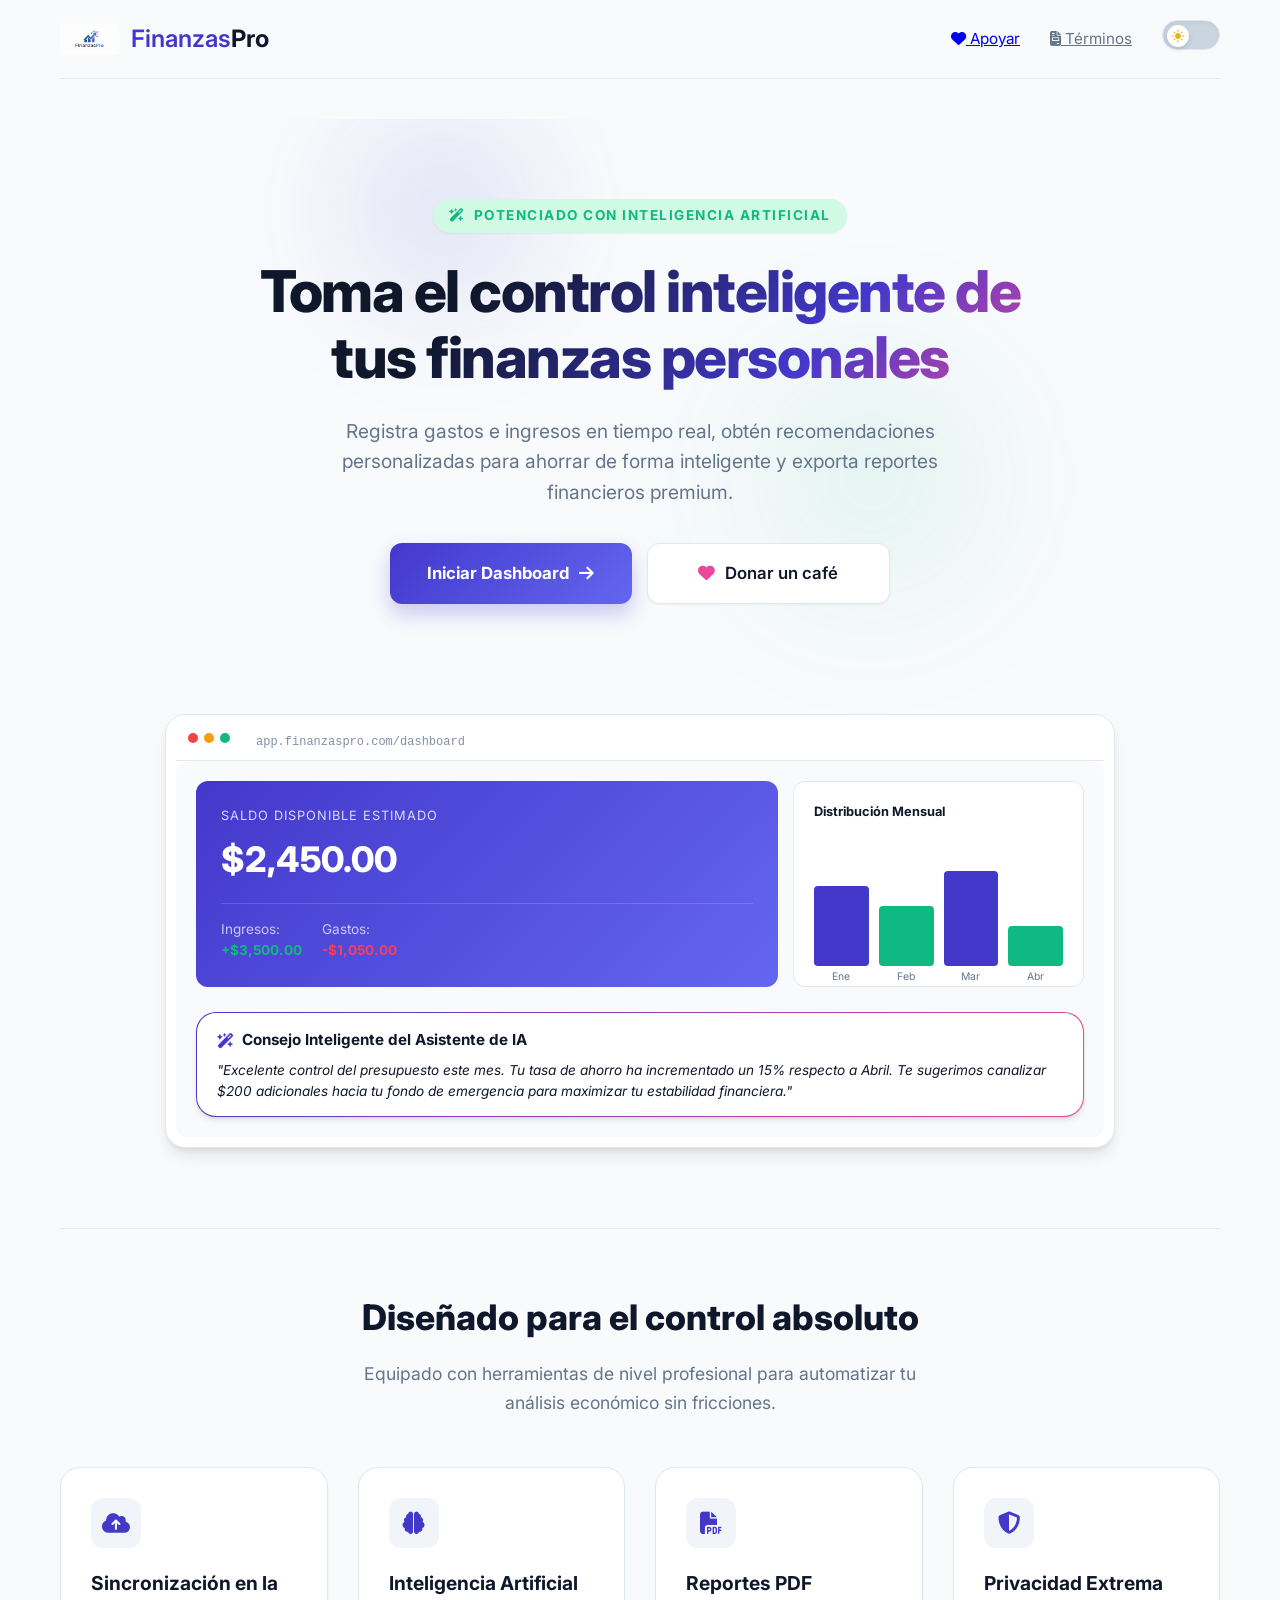
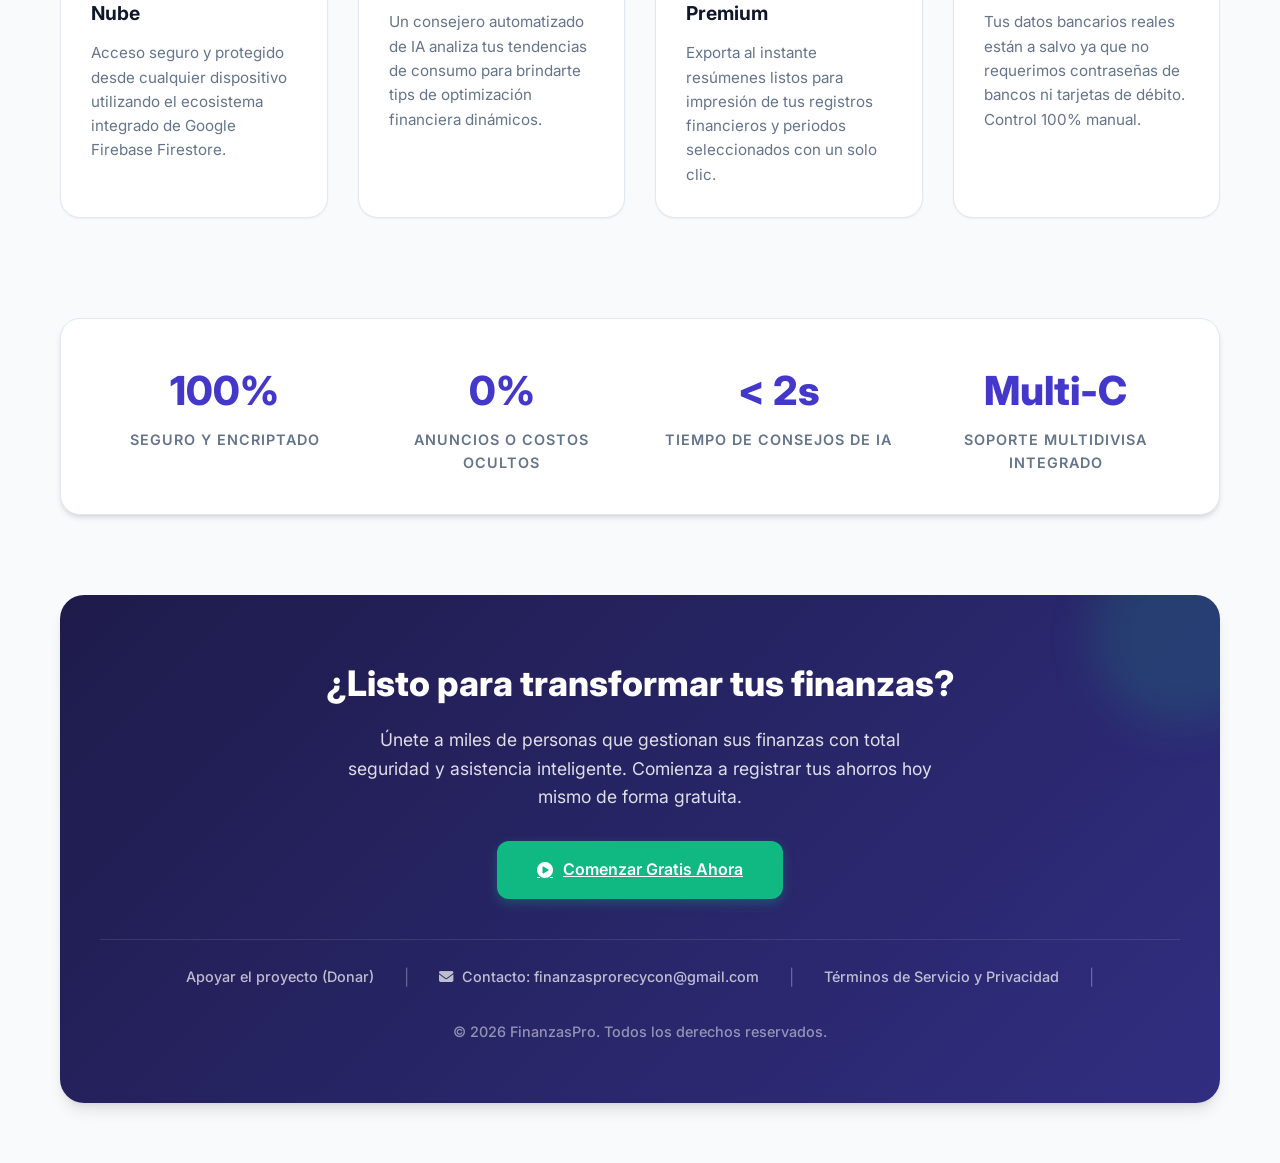
==== index.html @ a04c6038 "Initial commit: FinanzasPro con donaciones PayPal" ====
<!DOCTYPE html>
<html lang="es">
<head>
    <meta charset="UTF-8">
    <meta name="viewport" content="width=device-width, initial-scale=1.0">
    <title>FinanzasPro | Domina tus Finanzas con Inteligencia Artificial</title>
    
    <!-- SEO Meta Tags Esenciales -->
    <meta name="description" content="Toma el control inteligente de tu dinero con FinanzasPro. Registra ingresos y gastos, recibe consejos personalizados generados por Inteligencia Artificial y genera reportes PDF profesionales. Gratis, seguro y sin anuncios.">
    <meta name="keywords" content="finanzas personales, control de gastos, inteligencia artificial, ahorro inteligente, gestor de gastos en la nube, reportes pdf financieros, firebase auth, stripe demo">
    <meta name="author" content="FinanzasPro Team">
    <meta name="robots" content="index, follow">
    
    <!-- Open Graph / Facebook -->
    <meta property="og:type" content="website">
    <meta property="og:url" content="https://tusitio.com/">
    <meta property="og:title" content="FinanzasPro | Gestión Financiera Inteligente con IA">
    <meta property="og:description" content="Visualiza tus ingresos y gastos en tiempo real. Obtén recomendaciones instantáneas impulsadas por IA y descarga reportes PDF profesionales de forma 100% segura.">
    <meta property="og:image" content="https://tusitio.com/assets/og-image.jpg">
    
    <!-- Favicon -->
    <link rel="icon" type="image/svg+xml" href="data:image/svg+xml,<svg xmlns=%22http://www.w3.org/2000/svg%22 viewBox=%220 0 100 100%22><text y=%22.9em%22 font-size=%2290%22>⚡</text></svg>">
    
    <!-- Google Fonts: Inter -->
    <link rel="preconnect" href="https://fonts.googleapis.com">
    <link rel="preconnect" href="https://fonts.gstatic.com" crossorigin>
    <link href="https://fonts.googleapis.com/css2?family=Inter:wght@300;400;500;600;700;800&display=swap" rel="stylesheet">
    
    <!-- FontAwesome for Icons -->
    <link rel="stylesheet" href="https://cdnjs.cloudflare.com/ajax/libs/font-awesome/6.4.0/css/all.min.css">
    
    <!-- CSS Principal -->
    <link rel="stylesheet" href="css/style.css">

    <!-- Script de inicialización de Tema para evitar flash blanco -->
    <script>
        (function() {
            const savedTheme = localStorage.getItem('theme');
            if (savedTheme === 'dark' || (!savedTheme && window.matchMedia('(prefers-color-scheme: dark)').matches)) {
                document.documentElement.setAttribute('data-theme', 'dark');
            }
        })();
    </script>

    <style>
        /* Estilos específicos y refinamientos para la Landing Page Corporativa */
        .landing-wrapper {
            max-width: 1200px;
            margin: 0 auto;
            padding: 0 20px;
        }

        /* Hero Section Premium con Gradients */
        .hero-section {
            padding: 80px 0 60px 0;
            display: flex;
            flex-direction: column;
            align-items: center;
            text-align: center;
            position: relative;
            overflow: hidden;
        }

        /* Decorative background blur shapes */
        .hero-bg-accent-1 {
            position: absolute;
            top: -10%;
            left: 20%;
            width: 300px;
            height: 300px;
            background: radial-gradient(circle, rgba(67, 56, 202, 0.15) 0%, transparent 70%);
            filter: blur(50px);
            z-index: -1;
            pointer-events: none;
        }

        .hero-bg-accent-2 {
            position: absolute;
            bottom: 10%;
            right: 15%;
            width: 350px;
            height: 350px;
            background: radial-gradient(circle, rgba(16, 185, 129, 0.12) 0%, transparent 70%);
            filter: blur(60px);
            z-index: -1;
            pointer-events: none;
        }

        .hero-badge {
            background-color: var(--color-success-bg);
            color: var(--color-success);
            padding: 6px 16px;
            border-radius: 9999px;
            font-size: 0.85rem;
            font-weight: 700;
            text-transform: uppercase;
            letter-spacing: 1.5px;
            margin-bottom: 25px;
            display: inline-flex;
            align-items: center;
            gap: 8px;
            box-shadow: var(--shadow-sm);
            animation: float 3s ease-in-out infinite;
        }

        @keyframes float {
            0% { transform: translateY(0px); }
            50% { transform: translateY(-6px); }
            100% { transform: translateY(0px); }
        }

        .hero-section h1 {
            font-size: 3.6rem;
            font-weight: 800;
            line-height: 1.15;
            letter-spacing: -1.5px;
            max-width: 850px;
            margin-bottom: 25px;
            background: linear-gradient(135deg, var(--text-main) 30%, var(--color-primary) 70%, #ec4899 100%);
            -webkit-background-clip: text;
            background-clip: text;
            -webkit-text-fill-color: transparent;
        }

        [data-theme="dark"] .hero-section h1 {
            background: linear-gradient(135deg, #f8fafc 40%, #818cf8 80%, #f472b6 100%);
            -webkit-background-clip: text;
            background-clip: text;
            -webkit-text-fill-color: transparent;
        }

        @media (max-width: 768px) {
            .hero-section h1 {
                font-size: 2.5rem;
                letter-spacing: -0.5px;
            }
        }

        .hero-section p {
            font-size: 1.2rem;
            color: var(--text-muted);
            max-width: 650px;
            margin-bottom: 35px;
            line-height: 1.6;
        }

        .hero-actions {
            display: flex;
            gap: 15px;
            justify-content: center;
            width: 100%;
            max-width: 500px;
            margin-bottom: 50px;
        }

        @media (max-width: 480px) {
            .hero-actions {
                flex-direction: column;
                gap: 12px;
                padding: 0 10px;
            }
        }

        .btn-hero-primary {
            background: linear-gradient(135deg, var(--color-primary), #6366f1);
            color: white;
            padding: 16px 32px;
            font-size: 1.05rem;
            font-weight: 700;
            border-radius: var(--radius-md);
            text-decoration: none;
            display: inline-flex;
            align-items: center;
            justify-content: center;
            gap: 10px;
            box-shadow: 0 10px 20px rgba(67, 56, 202, 0.25);
            transition: all 0.3s ease;
            flex: 1;
        }

        .btn-hero-primary:hover {
            transform: translateY(-3px);
            box-shadow: 0 15px 25px rgba(67, 56, 202, 0.35);
            filter: brightness(1.1);
        }

        .btn-hero-secondary {
            background-color: var(--bg-card);
            color: var(--text-main);
            border: 1px solid var(--border-color);
            padding: 16px 32px;
            font-size: 1.05rem;
            font-weight: 600;
            border-radius: var(--radius-md);
            text-decoration: none;
            display: inline-flex;
            align-items: center;
            justify-content: center;
            gap: 10px;
            transition: all 0.3s ease;
            flex: 1;
            box-shadow: var(--shadow-sm);
        }

        .btn-hero-secondary:hover {
            background-color: var(--bg-input);
            border-color: var(--text-muted);
            transform: translateY(-3px);
            box-shadow: var(--shadow-md);
        }

        /* Mockup de la App */
        .app-mockup {
            max-width: 950px;
            width: 100%;
            background-color: var(--bg-card);
            border: 1px solid var(--border-color);
            border-radius: var(--radius-lg);
            box-shadow: var(--shadow-lg);
            padding: 10px;
            margin: 0 auto 80px auto;
            position: relative;
            transform: translateY(0);
            transition: transform 0.5s ease;
        }

        .app-mockup:hover {
            transform: translateY(-5px);
        }

        .mockup-header {
            display: flex;
            gap: 6px;
            padding: 8px 12px;
            border-bottom: 1px solid var(--border-color);
        }

        .mockup-dot {
            width: 10px;
            height: 10px;
            border-radius: 50%;
            background-color: #ef4444;
        }

        .mockup-dot:nth-child(2) { background-color: #f59e0b; }
        .mockup-dot:nth-child(3) { background-color: #10b981; }

        .mockup-screenshot {
            background-color: var(--bg-body);
            border-radius: 12px;
            overflow: hidden;
            display: flex;
            flex-direction: column;
            padding: 20px;
            position: relative;
        }

        /* Mockup elements simulating dashboard */
        .mockup-grid {
            display: grid;
            grid-template-columns: 2fr 1fr;
            gap: 15px;
        }

        @media (max-width: 600px) {
            .mockup-grid {
                grid-template-columns: 1fr;
            }
        }

        .mockup-balance {
            background: linear-gradient(135deg, var(--color-primary), #6366f1);
            border-radius: var(--radius-md);
            padding: 25px;
            color: white;
            text-align: left;
        }

        .mockup-chart {
            background-color: var(--bg-card);
            border-radius: var(--radius-md);
            border: 1px solid var(--border-color);
            padding: 20px;
            height: 100%;
            display: flex;
            flex-direction: column;
            justify-content: space-between;
        }

        .mockup-chart-bar {
            display: flex;
            align-items: flex-end;
            gap: 10px;
            height: 100px;
            margin-top: 15px;
        }

        .bar-item {
            flex-grow: 1;
            background-color: var(--bg-input);
            border-radius: 4px;
            position: relative;
        }

        .bar-item.success {
            background-color: var(--color-success);
        }

        .bar-item.primary {
            background-color: var(--color-primary);
        }

        /* Features Section */
        .features-section {
            padding: 60px 0;
            border-top: 1px solid var(--border-color);
        }

        .section-header {
            text-align: center;
            margin-bottom: 50px;
        }

        .section-header h2 {
            font-size: 2.2rem;
            font-weight: 800;
            margin-bottom: 15px;
        }

        .section-header p {
            color: var(--text-muted);
            font-size: 1.1rem;
            max-width: 600px;
            margin: 0 auto;
        }

        .features-grid {
            display: grid;
            grid-template-columns: repeat(auto-fit, minmax(250px, 1fr));
            gap: 30px;
        }

        .feature-card {
            background-color: var(--bg-card);
            border: 1px solid var(--border-color);
            border-radius: var(--radius-lg);
            padding: 30px;
            box-shadow: var(--shadow-sm);
            transition: all 0.3s ease;
            text-align: left;
        }

        .feature-card:hover {
            transform: translateY(-5px);
            box-shadow: var(--shadow-lg);
            border-color: var(--color-primary);
        }

        .feature-icon {
            width: 50px;
            height: 50px;
            border-radius: 12px;
            background-color: var(--bg-input);
            color: var(--color-primary);
            display: flex;
            align-items: center;
            justify-content: center;
            font-size: 1.4rem;
            margin-bottom: 20px;
            transition: all 0.3s;
        }

        .feature-card:hover .feature-icon {
            background-color: var(--color-primary);
            color: white;
            transform: scale(1.1) rotate(5deg);
        }

        .feature-card h3 {
            font-size: 1.2rem;
            font-weight: 700;
            margin-bottom: 12px;
        }

        .feature-card p {
            color: var(--text-muted);
            font-size: 0.95rem;
            line-height: 1.6;
        }

        /* Stats Banner */
        .stats-banner {
            background-color: var(--bg-card);
            border: 1px solid var(--border-color);
            border-radius: var(--radius-lg);
            padding: 40px;
            display: flex;
            justify-content: space-around;
            text-align: center;
            box-shadow: var(--shadow-md);
            margin: 40px 0 80px 0;
            flex-wrap: wrap;
            gap: 30px;
        }

        .stat-banner-item {
            flex: 1;
            min-width: 150px;
        }

        .stat-banner-item h3 {
            font-size: 2.5rem;
            font-weight: 800;
            color: var(--color-primary);
            margin-bottom: 5px;
        }

        .stat-banner-item p {
            color: var(--text-muted);
            font-size: 0.9rem;
            text-transform: uppercase;
            letter-spacing: 1px;
            font-weight: 600;
        }

        /* CTA Footer */
        .cta-footer {
            background: linear-gradient(135deg, #1e1b4b, #312e81);
            color: white;
            border-radius: 24px;
            padding: 60px 40px;
            text-align: center;
            margin-bottom: 60px;
            position: relative;
            overflow: hidden;
            box-shadow: var(--shadow-lg);
        }

        .cta-footer::after {
            content: '';
            position: absolute;
            top: -50px; right: -50px;
            width: 180px; height: 180px;
            background-color: rgba(16, 185, 129, 0.15);
            border-radius: 50%;
            filter: blur(20px);
        }

        .cta-footer h2 {
            font-size: 2.2rem;
            font-weight: 800;
            margin-bottom: 15px;
        }

        .cta-footer p {
            font-size: 1.1rem;
            max-width: 600px;
            margin: 0 auto 30px auto;
            opacity: 0.85;
            line-height: 1.6;
        }

        .footer-nav {
            display: flex;
            justify-content: center;
            gap: 30px;
            margin-top: 40px;
            border-top: 1px solid rgba(255, 255, 255, 0.1);
            padding-top: 25px;
            flex-wrap: wrap;
        }

        .footer-link {
            color: rgba(255, 255, 255, 0.7);
            text-decoration: none;
            font-size: 0.9rem;
            font-weight: 500;
            transition: color 0.2s;
        }

        .footer-link:hover {
            color: white;
            text-decoration: underline;
        }

        /* Loader Overlay while Firebase is status-checking */
        .dynamic-cta-spinner {
            display: inline-block;
            width: 20px;
            height: 20px;
            border: 2px solid rgba(255,255,255,0.3);
            border-radius: 50%;
            border-top-color: white;
            animation: spin 0.8s linear infinite;
        }

        @keyframes spin {
            to { transform: rotate(360deg); }
        }
    </style>
</head>
<body>
    <div class="landing-wrapper">
        <!-- Sticky Navigation Header -->
        <header class="top-nav" style="border-bottom: 1px solid var(--border-color); padding: 20px 0; margin-bottom: 40px; position: relative;">
            <div class="logo">
                <img src="images/logo.png" alt="FinanzasPro" class="logo-img">
                <span>Finanzas<strong>Pro</strong></span>
            </div>
            
            <button class="mobile-menu-btn" id="mobile-menu-btn" aria-label="Abrir menú">
                <i class="fa-solid fa-bars"></i>
            </button>
            
            <div class="user-profile" id="mobile-menu">
                <!-- Links rápidos de Landing Page -->
                <a href="#caracteristicas" class="footer-link" style="color: var(--text-muted); font-size: 0.95rem; font-weight: 600; margin-right: 15px; display: none;">Características</a>
                <a href="donar.html" class="btn-back" style="margin-bottom: 0; margin-right: 15px; font-size: 0.95rem;"><i class="fa-solid fa-heart"></i> Apoyar</a>
                <a href="terminos.html" class="btn-back" style="margin-bottom: 0; margin-right: 15px; font-size: 0.95rem; color: var(--text-muted);"><i class="fa-solid fa-file-invoice"></i> Términos</a>
                
                <label class="theme-switch" title="Cambiar tema">
                    <input type="checkbox" id="theme-toggle">
                    <span class="theme-slider">
                        <span class="theme-circle">
                            <svg class="sun-icon" xmlns="http://www.w3.org/2000/svg" viewBox="0 0 24 24"><path d="M12 7c-2.76 0-5 2.24-5 5s2.24 5 5 5 5-2.24 5-5-2.24-5-5-5zM2 13h2c.55 0 1-.45 1-1s-.45-1-1-1H2c-.55 0-1 .45-1 1s.45 1 1 1zm18 0h2c.55 0 1-.45 1-1s-.45-1-1-1h-2c-.55 0-1 .45-1 1s.45 1 1 1zM11 2v2c0 .55.45 1 1 1s1-.45 1-1V2c0-.55-.45-1-1-1s-1 .45-1 1zm0 18v2c0 .55.45 1 1 1s1-.45 1-1v-2c0-.55-.45-1-1-1s-1 .45-1 1zM5.99 4.58c-.39-.39-1.03-.39-1.41 0s-.39 1.03 0 1.41l1.06 1.06c.39.39 1.03.39 1.41 0s.39-1.03 0-1.41L5.99 4.58zm12.37 12.37c-.39-.39-1.03-.39-1.41 0s-.39 1.03 0 1.41l1.06 1.06c.39.39 1.03.39 1.41 0s.39-1.03 0-1.41l-1.06-1.06zm1.06-10.96c.39-.39.39-1.03 0-1.41s-1.03-.39-1.41 0l-1.06 1.06c-.39.39-.39 1.03 0 1.41s1.03.39 1.41 0l1.06-1.06zM7.05 18.01c.39-.39.39-1.03 0-1.41s-1.03-.39-1.41 0l-1.06 1.06c-.39.39-.39 1.03 0 1.41s1.03.39 1.41 0l1.06-1.06z"/></svg>
                            <svg class="moon-icon" xmlns="http://www.w3.org/2000/svg" viewBox="0 0 24 24"><path d="M12.3 22h-.1c-5.5 0-10-4.5-10-10 0-4.7 3.3-8.8 8-9.7.5-.1 1 .3 1 .8s-.3.9-.8 1c-3.6.8-6.2 4-6.2 7.9 0 4.4 3.6 8 8 8 3.9 0 7.1-2.6 7.9-6.2.1-.5.6-.8 1-.8.5 0 .9.4.8 1-.9 4.7-5 8-9.7 8z"/></svg>
                        </span>
                    </span>
                </label>
            </div>
        </header>

        <!-- Hero Section -->
        <section class="hero-section">
            <div class="hero-bg-accent-1"></div>
            <div class="hero-bg-accent-2"></div>
            
            <div class="hero-badge">
                <i class="fa-solid fa-wand-magic-sparkles"></i> Potenciado con Inteligencia Artificial
            </div>
            
            <h1>Toma el control inteligente de tus finanzas personales</h1>
            
            <p>Registra gastos e ingresos en tiempo real, obtén recomendaciones personalizadas para ahorrar de forma inteligente y exporta reportes financieros premium.</p>
            
            <div class="hero-actions">
                <!-- CTA dinámico: Carga estado de Firebase Auth en background -->
                <a href="finanzas.html" id="primary-cta-btn" class="btn-hero-primary">
                    <span id="cta-text">Ingresar al Dashboard</span>
                    <i class="fa-solid fa-arrow-right"></i>
                </a>
                <a href="donar.html" class="btn-hero-secondary">
                    <i class="fa-solid fa-heart" style="color: #ec4899;"></i> Donar un café
                </a>
            </div>
        </section>

        <!-- Interactive Dashboard Mockup Visualizer -->
        <div class="app-mockup">
            <div class="mockup-header">
                <div class="mockup-dot"></div>
                <div class="mockup-dot"></div>
                <div class="mockup-dot"></div>
                <span style="font-size: 0.75rem; color: var(--text-muted); margin-left: 20px; font-family: monospace; opacity: 0.8;">app.finanzaspro.com/dashboard</span>
            </div>
            <div class="mockup-screenshot">
                <div class="mockup-grid">
                    <!-- Balances -->
                    <div class="mockup-balance">
                        <p style="font-size: 0.8rem; text-transform: uppercase; letter-spacing: 1px; opacity: 0.8; margin-bottom: 5px;">Saldo Disponible Estimado</p>
                        <h2 style="font-size: 2.2rem; font-weight: 800; margin-bottom: 15px;">$2,450.00</h2>
                        <div style="display: flex; gap: 20px; border-top: 1px solid rgba(255,255,255,0.15); padding-top: 15px; font-size: 0.85rem;">
                            <div>
                                <span style="opacity: 0.7;">Ingresos:</span>
                                <strong style="color: #10b981; display: block;">+$3,500.00</strong>
                            </div>
                            <div>
                                <span style="opacity: 0.7;">Gastos:</span>
                                <strong style="color: #f43f5e; display: block;">-$1,050.00</strong>
                            </div>
                        </div>
                    </div>
                    <!-- Chart Mock -->
                    <div class="mockup-chart">
                        <span style="font-size: 0.8rem; font-weight: 700; color: var(--text-main);">Distribución Mensual</span>
                        <div class="mockup-chart-bar">
                            <div class="bar-item primary" style="height: 80%;" title="Ene"><span style="position: absolute; bottom: -20px; left: 0; right: 0; font-size: 0.65rem; text-align: center; color: var(--text-muted);">Ene</span></div>
                            <div class="bar-item success" style="height: 60%;" title="Feb"><span style="position: absolute; bottom: -20px; left: 0; right: 0; font-size: 0.65rem; text-align: center; color: var(--text-muted);">Feb</span></div>
                            <div class="bar-item primary" style="height: 95%;" title="Mar"><span style="position: absolute; bottom: -20px; left: 0; right: 0; font-size: 0.65rem; text-align: center; color: var(--text-muted);">Mar</span></div>
                            <div class="bar-item success" style="height: 40%;" title="Abr"><span style="position: absolute; bottom: -20px; left: 0; right: 0; font-size: 0.65rem; text-align: center; color: var(--text-muted);">Abr</span></div>
                        </div>
                    </div>
                </div>
                
                <!-- AI Insights Mockup Card inside visualizer -->
                <div class="card ai-insights-card" style="margin-top: 25px; margin-bottom: 0; padding: 15px 20px;">
                    <div class="card-header" style="margin-bottom: 8px;">
                        <h2 style="font-size: 0.95rem; font-weight: 700; color: var(--text-main); display: flex; align-items: center; gap: 8px;">
                            <i class="fa-solid fa-wand-magic-sparkles" style="color: var(--color-primary);"></i> Consejo Inteligente del Asistente de IA
                        </h2>
                    </div>
                    <div class="ai-content" style="font-size: 0.85rem; padding: 0;">
                        <p>"Excelente control del presupuesto este mes. Tu tasa de ahorro ha incrementado un 15% respecto a Abril. Te sugerimos canalizar $200 adicionales hacia tu fondo de emergencia para maximizar tu estabilidad financiera."</p>
                    </div>
                </div>
            </div>
        </div>

        <!-- Features grid -->
        <section id="caracteristicas" class="features-section">
            <div class="section-header">
                <h2>Diseñado para el control absoluto</h2>
                <p>Equipado con herramientas de nivel profesional para automatizar tu análisis económico sin fricciones.</p>
            </div>
            
            <div class="features-grid">
                <!-- Feature 1 -->
                <div class="feature-card">
                    <div class="feature-icon">
                        <i class="fa-solid fa-cloud-arrow-up"></i>
                    </div>
                    <h3>Sincronización en la Nube</h3>
                    <p>Acceso seguro y protegido desde cualquier dispositivo utilizando el ecosistema integrado de Google Firebase Firestore.</p>
                </div>
                
                <!-- Feature 2 -->
                <div class="feature-card">
                    <div class="feature-icon">
                        <i class="fa-solid fa-brain"></i>
                    </div>
                    <h3>Inteligencia Artificial</h3>
                    <p>Un consejero automatizado de IA analiza tus tendencias de consumo para brindarte tips de optimización financiera dinámicos.</p>
                </div>
                
                <!-- Feature 3 -->
                <div class="feature-card">
                    <div class="feature-icon">
                        <i class="fa-solid fa-file-pdf"></i>
                    </div>
                    <h3>Reportes PDF Premium</h3>
                    <p>Exporta al instante resúmenes listos para impresión de tus registros financieros y periodos seleccionados con un solo clic.</p>
                </div>

                <!-- Feature 4 -->
                <div class="feature-card">
                    <div class="feature-icon">
                        <i class="fa-solid fa-shield-halved"></i>
                    </div>
                    <h3>Privacidad Extrema</h3>
                    <p>Tus datos bancarios reales están a salvo ya que no requerimos contraseñas de bancos ni tarjetas de débito. Control 100% manual.</p>
                </div>
            </div>
        </section>

        <!-- Metrics section -->
        <section class="stats-banner">
            <div class="stat-banner-item">
                <h3>100%</h3>
                <p>Seguro y Encriptado</p>
            </div>
            <div class="stat-banner-item">
                <h3>0%</h3>
                <p>Anuncios o Costos Ocultos</p>
            </div>
            <div class="stat-banner-item">
                <h3>&lt; 2s</h3>
                <p>Tiempo de Consejos de IA</p>
            </div>
            <div class="stat-banner-item">
                <h3>Multi-C</h3>
                <p>Soporte Multidivisa Integrado</p>
            </div>
        </section>

        <!-- Call-to-action Footer Banner -->
        <section class="cta-footer">
            <h2>¿Listo para transformar tus finanzas?</h2>
            <p>Únete a miles de personas que gestionan sus finanzas con total seguridad y asistencia inteligente. Comienza a registrar tus ahorros hoy mismo de forma gratuita.</p>
            
            <a href="finanzas.html" class="btn-primary" style="display: inline-flex; width: auto; padding: 16px 40px; margin: 0 auto; box-shadow: 0 4px 12px rgba(16, 185, 129, 0.3); background-color: var(--color-success);">
                <i class="fa-solid fa-circle-play"></i> Comenzar Gratis Ahora
            </a>

            <div class="footer-nav">
                <a href="donar.html" class="footer-link">Apoyar el proyecto (Donar)</a>
                <span style="opacity: 0.3; color: white;">|</span>
                <a href="mailto:finanzasprorecycon@gmail.com?subject=Contacto%20y%20Sugerencias%20-%20FinanzasPro" class="footer-link"><i class="fa-solid fa-envelope" style="margin-right: 5px;"></i> Contacto: finanzasprorecycon@gmail.com</a>
                <span style="opacity: 0.3; color: white;">|</span>
                <a href="terminos.html" class="footer-link">Términos de Servicio y Privacidad</a>
                <span style="opacity: 0.3; color: white;">|</span>
                <span class="footer-link" style="color: rgba(255,255,255,0.5);">© 2026 FinanzasPro. Todos los derechos reservados.</span>
            </div>
        </section>
    </div>

    <!-- Firebase Compat SDKs para comprobar Auth en tiempo real -->
    <script defer src="/__/firebase/12.13.0/firebase-app-compat.js"></script>
    <script defer src="/__/firebase/12.13.0/firebase-auth-compat.js"></script>
    <script defer src="/__/firebase/init.js?useEmulator=true"></script>

    <script>
        document.addEventListener('DOMContentLoaded', function() {
            // --- Gestión de Tema ---
            const themeToggle = document.getElementById('theme-toggle');
            
            function updateThemeUI() {
                const isDark = document.documentElement.getAttribute('data-theme') === 'dark';
                themeToggle.checked = isDark;
            }
            updateThemeUI();

            themeToggle.addEventListener('change', () => {
                if (themeToggle.checked) {
                    document.documentElement.setAttribute('data-theme', 'dark');
                    localStorage.setItem('theme', 'dark');
                } else {
                    document.documentElement.removeAttribute('data-theme');
                    localStorage.setItem('theme', 'light');
                }
            });

            // --- Chequeo Dinámico del Estado de Firebase Auth para afinar CTAs ---
            const ctaText = document.getElementById('cta-text');
            const primaryCtaBtn = document.getElementById('primary-cta-btn');

            // Agregar un pequeño spinner para indicar carga segura del estado de sesión
            if (ctaText) {
                ctaText.innerHTML = '<span class="dynamic-cta-spinner"></span> Comprobando sesión...';
            }

            setTimeout(() => {
                if (window.firebase) {
                    firebase.auth().onAuthStateChanged(user => {
                        if (user) {
                            // Usuario autenticado
                            ctaText.textContent = 'Ir a mi Panel Financiero';
                            primaryCtaBtn.style.background = 'linear-gradient(135deg, var(--color-success), #059669)';
                            primaryCtaBtn.style.boxShadow = '0 10px 20px rgba(16, 185, 129, 0.25)';
                        } else {
                            // Usuario no logueado
                            ctaText.textContent = 'Ingresar / Registrarse';
                        }
                    });
                } else {
                    // Fallback local o sin internet
                    if (ctaText) {
                        ctaText.textContent = 'Iniciar Dashboard';
                    }
                }
            }, 800);

            // --- Copiar correo al portapapeles con toast animado ---
            const footerEmailLink = document.querySelector('a[href^="mailto:finanzasprorecycon"]');
            if (footerEmailLink) {
                footerEmailLink.addEventListener('click', (e) => {
                    // Copiar al portapapeles
                    navigator.clipboard.writeText('finanzasprorecycon@gmail.com').then(() => {
                        showPremiumToast('¡Correo copiado al portapapeles con éxito!');
                    }).catch(err => {
                        console.error('Error al copiar correo: ', err);
                    });
                });
            }

            function showPremiumToast(message) {
                let toast = document.getElementById('premium-toast');
                if (!toast) {
                    toast = document.createElement('div');
                    toast.id = 'premium-toast';
                    toast.style.position = 'fixed';
                    toast.style.bottom = '24px';
                    toast.style.right = '24px';
                    toast.style.backgroundColor = 'var(--bg-card, #1e293b)';
                    toast.style.color = '#ffffff';
                    toast.style.borderLeft = '4px solid #10b981';
                    toast.style.padding = '14px 22px';
                    toast.style.borderRadius = '8px';
                    toast.style.boxShadow = '0 10px 25px -5px rgba(0, 0, 0, 0.4), 0 8px 10px -6px rgba(0, 0, 0, 0.4)';
                    toast.style.zIndex = '9999';
                    toast.style.display = 'flex';
                    toast.style.alignItems = 'center';
                    toast.style.gap = '12px';
                    toast.style.fontSize = '0.9rem';
                    toast.style.fontWeight = '500';
                    toast.style.transition = 'all 0.3s cubic-bezier(0.16, 1, 0.3, 1)';
                    toast.style.opacity = '0';
                    toast.style.transform = 'translateY(20px)';
                    document.body.appendChild(toast);
                }
                toast.innerHTML = `<i class="fa-solid fa-circle-check" style="color: #10b981; font-size: 1.15rem;"></i> <span>${message}</span>`;
                
                // Show
                setTimeout(() => {
                    toast.style.opacity = '1';
                    toast.style.transform = 'translateY(0)';
                }, 10);

                // Hide after 3.5 seconds
                setTimeout(() => {
                    toast.style.opacity = '0';
                    toast.style.transform = 'translateY(20px)';
                }, 3500);
            }

            // --- Lógica del menú móvil ---
            const mobileMenuBtn = document.getElementById('mobile-menu-btn');
            const mobileMenu = document.getElementById('mobile-menu');
            if (mobileMenuBtn && mobileMenu) {
                mobileMenuBtn.addEventListener('click', () => {
                    mobileMenu.classList.toggle('mobile-menu-active');
                    const icon = mobileMenuBtn.querySelector('i');
                    if (mobileMenu.classList.contains('mobile-menu-active')) {
                        icon.classList.remove('fa-bars');
                        icon.classList.add('fa-xmark');
                    } else {
                        icon.classList.remove('fa-xmark');
                        icon.classList.add('fa-bars');
                    }
                });
            }
        });
    </script>
</body>
</html>
---- css/style.css ----
/* =========================================
   🎨 VARIABLES Y TEMAS (Luz / Oscuridad)
========================================= */
:root {
    /* Brand Colors */
    --color-primary: #4338ca; /* Indigo 700 */
    --color-primary-hover: #3730a3;
    --color-success: #10b981; /* Emerald 500 */
    --color-success-bg: #d1fae5;
    --color-danger: #ef4444; /* Red 500 */
    --color-danger-bg: #fee2e2;
    
    /* Light Theme (Default) */
    --bg-body: #f8fafc;
    --bg-card: #ffffff;
    --bg-input: #f1f5f9;
    --text-main: #0f172a;
    --text-muted: #64748b;
    --border-color: #e2e8f0;
    
    /* Shadows */
    --shadow-sm: 0 1px 2px 0 rgb(0 0 0 / 0.05);
    --shadow-md: 0 4px 6px -1px rgb(0 0 0 / 0.1), 0 2px 4px -2px rgb(0 0 0 / 0.1);
    --shadow-lg: 0 10px 15px -3px rgb(0 0 0 / 0.1), 0 4px 6px -4px rgb(0 0 0 / 0.1);
    
    /* Border Radius */
    --radius-md: 12px;
    --radius-lg: 20px;
    --radius-full: 9999px;
}

/* Dark Theme Variables */
[data-theme="dark"] {
    --bg-body: #0f172a;
    --bg-card: #1e293b;
    --bg-input: #0f172a;
    --text-main: #f8fafc;
    --text-muted: #94a3b8;
    --border-color: #334155;
    --color-success-bg: rgba(16, 185, 129, 0.1);
    --color-danger-bg: rgba(239, 68, 68, 0.1);
    --shadow-md: 0 4px 6px -1px rgb(0 0 0 / 0.3);
}

/* =========================================
   🛠️ RESET Y BASE
========================================= */
* {
    margin: 0;
    padding: 0;
    box-sizing: border-box;
}

body {
    font-family: 'Inter', sans-serif;
    background-color: var(--bg-body);
    color: var(--text-main);
    line-height: 1.6;
    transition: background-color 0.3s, color 0.3s;
    min-height: 100vh;
}

/* =========================================
   📊 LAYOUT PRINCIPAL (Dashboard)
========================================= */
.dashboard-wrapper {
    max-width: 1200px;
    margin: 0 auto;
    padding: 20px;
}

.top-nav {
    display: flex;
    justify-content: space-between;
    align-items: center;
    margin-bottom: 30px;
    padding: 10px 0;
}

.logo {
    display: flex;
    align-items: center;
    gap: 12px;
    font-size: 1.5rem;
    font-weight: 600;
    color: var(--color-primary);
}

.logo strong {
    color: var(--text-main);
}

.logo-img {
    height: 32px;
    width: auto;
    object-fit: contain;
    border-radius: var(--radius-sm);
}

.dashboard-grid {
    display: grid;
    grid-template-columns: 1fr 350px;
    gap: 30px;
}

@media (max-width: 992px) {
    .dashboard-grid {
        grid-template-columns: 1fr;
    }
}

/* =========================================
   📑 TARJETAS (Cards)
========================================= */
.card {
    background-color: var(--bg-card);
    border-radius: var(--radius-lg);
    padding: 25px;
    box-shadow: var(--shadow-md);
    border: 1px solid var(--border-color);
    margin-bottom: 25px;
}

.card-header {
    display: flex;
    justify-content: space-between;
    align-items: center;
    margin-bottom: 20px;
}

.card h2 {
    font-size: 1.2rem;
    font-weight: 700;
}

/* =========================================
   💰 BALANCE Y RESUMEN
========================================= */
.balance-card {
    background: linear-gradient(135deg, var(--color-primary), #6366f1);
    color: white;
    text-align: center;
    padding: 40px 25px;
    position: relative;
    overflow: hidden;
    border-radius: var(--radius-lg);
}

.balance-card::before {
    content: '';
    position: absolute;
    top: -50px;
    right: -50px;
    width: 150px;
    height: 150px;
    background: rgba(255, 255, 255, 0.1);
    border-radius: 50%;
}

.balance-card h3 {
    font-size: 0.9rem;
    font-weight: 500;
    text-transform: uppercase;
    letter-spacing: 1px;
    margin-bottom: 10px;
    opacity: 0.9;
}

.balance-card h1 {
    font-size: 3rem;
    font-weight: 800;
    margin-bottom: 25px;
}

.summary-grid {
    display: flex;
    justify-content: center;
    gap: 40px;
    border-top: 1px solid rgba(255, 255, 255, 0.2);
    padding-top: 25px;
}

.stat-box {
    display: flex;
    align-items: center;
    gap: 15px;
}

.stat-icon {
    width: 45px;
    height: 45px;
    background: rgba(255, 255, 255, 0.2);
    border-radius: 50%;
    display: flex;
    align-items: center;
    justify-content: center;
    font-size: 1.2rem;
}

.stat-details span { font-size: 0.85rem; opacity: 0.8; }
.stat-details h3 { font-size: 1.2rem; font-weight: 600; }

/* =========================================
   📝 FORMULARIOS
========================================= */
.form-group {
    margin-bottom: 20px;
}

.form-group.full {
    width: 100%;
}

.form-row {
    display: flex;
    gap: 15px;
}

.half { flex: 1; }

label {
    display: block;
    font-size: 0.9rem;
    font-weight: 500;
    margin-bottom: 8px;
    color: var(--text-muted);
}

.input-wrapper {
    position: relative;
    display: flex;
    align-items: center;
}

.input-wrapper i {
    position: absolute;
    left: 15px;
    color: var(--text-muted);
    font-size: 1rem;
}

input, select {
    width: 100%;
    padding: 14px 15px 14px 45px;
    background-color: var(--bg-input);
    border: 1px solid var(--border-color);
    border-radius: var(--radius-md);
    color: var(--text-main);
    font-family: inherit;
    font-size: 1rem;
    transition: all 0.3s ease;
}

input:focus, select:focus {
    outline: none;
    border-color: var(--color-primary);
    box-shadow: 0 0 0 3px rgba(67, 56, 202, 0.1);
}

/* =========================================
   🔘 BOTONES Y ACCIONES
========================================= */
.form-actions-dual {
    display: grid;
    grid-template-columns: 1fr 1fr;
    gap: 15px;
    margin-top: 10px;
}

.btn-action {
    padding: 14px;
    border-radius: var(--radius-md);
    border: none;
    font-size: 1rem;
    font-weight: 700;
    cursor: pointer;
    display: flex;
    align-items: center;
    justify-content: center;
    gap: 8px;
    transition: all 0.2s ease;
    color: white;
    font-family: inherit;
}

.btn-action.income {
    background-color: var(--color-success);
    box-shadow: 0 4px 12px rgba(16, 185, 129, 0.2);
}

.btn-action.expense {
    background-color: var(--color-danger);
    box-shadow: 0 4px 12px rgba(239, 68, 68, 0.2);
}

.btn-action:hover {
    transform: translateY(-2px);
    filter: brightness(1.1);
    box-shadow: 0 6px 15px rgba(0, 0, 0, 0.15);
}

.btn-action:active {
    transform: translateY(0);
}

.btn-primary {
    width: 100%;
    background-color: var(--color-primary);
    color: white;
    padding: 15px;
    border-radius: var(--radius-md);
    font-size: 1rem;
    font-weight: 600;
    display: flex;
    justify-content: center;
    align-items: center;
    gap: 10px;
    border: none;
    cursor: pointer;
    transition: all 0.2s;
}

.btn-primary:hover {
    background-color: var(--color-primary-hover);
    transform: translateY(-2px);
}

.logout-btn {
    background: transparent;
    border: 1px solid var(--color-danger);
    color: var(--color-danger);
    width: 40px;
    height: 40px;
    border-radius: var(--radius-md);
    display: flex;
    align-items: center;
    justify-content: center;
    cursor: pointer;
    transition: all 0.2s;
}

.logout-btn:hover {
    background: var(--color-danger);
    color: white;
}

/* =========================================
   📜 LISTA E HISTORIAL
========================================= */
.history-list {
    max-height: 400px;
    overflow-y: auto;
}

.transaction-item {
    display: flex;
    align-items: center;
    justify-content: space-between;
    padding: 15px;
    background-color: var(--bg-input);
    border-radius: var(--radius-md);
    margin-bottom: 12px;
    position: relative;
    overflow: hidden;
}

.item-info {
    display: flex;
    align-items: center;
    gap: 15px;
}

.item-icon {
    width: 40px;
    height: 40px;
    border-radius: 50%;
    display: flex;
    align-items: center;
    justify-content: center;
}

.transaction-item.ingreso { border-left: 4px solid var(--color-success); }
.transaction-item.gasto { border-left: 4px solid var(--color-danger); }

.item-details {
    display: flex;
    flex-direction: column;
}

.item-amount {
    text-align: right;
    white-space: nowrap;
    margin-left: 10px;
    font-variant-numeric: tabular-nums;
    font-weight: 700;
}

.delete-btn {
    background: var(--color-danger);
    color: white;
    border: none;
    padding: 8px;
    border-radius: 4px;
    cursor: pointer;
    opacity: 0;
    transition: opacity 0.2s;
}

.transaction-item:hover .delete-btn {
    opacity: 1;
}

/* =========================================
   🔔 TOAST NOTIFICATIONS
========================================= */
.toast-container {
    position: fixed;
    bottom: 20px;
    right: 20px;
    z-index: 10000;
}

.toast {
    background: var(--bg-card);
    padding: 15px 25px;
    border-radius: var(--radius-md);
    box-shadow: var(--shadow-lg);
    margin-bottom: 10px;
    display: flex;
    align-items: center;
    gap: 10px;
    border-left: 4px solid var(--color-primary);
}

/* =========================================
   🔒 AUTENTICACIÓN (GOOGLE ONLY)
========================================= */
.auth-wrapper {
    position: fixed;
    top: 0;
    left: 0;
    width: 100%;
    height: 100vh;
    background-color: var(--bg-body);
    display: flex;
    justify-content: center;
    align-items: center;
    z-index: 9999;
    overflow: hidden; /* Evita scroll por iconos flotantes */
}

.auth-bg-decorations {
    position: absolute;
    top: 0;
    left: 0;
    width: 100%;
    height: 100%;
    overflow: hidden;
    pointer-events: none;
    user-select: none;
    z-index: 1;
}

.decor-icon {
    position: absolute;
    color: var(--text-muted);
    opacity: 0.08; /* Muy translúcido y discreto */
    font-size: 3.5rem;
    animation: float-slow 15s infinite ease-in-out alternate;
}

[data-theme="dark"] .decor-icon {
    opacity: 0.05; /* Aún más sutil en tema oscuro */
}

/* Posiciones dispersas */
.decor-1 { top: 12%; left: 10%; font-size: 4rem; animation-delay: 0s; }
.decor-2 { top: 15%; right: 12%; font-size: 5rem; animation-delay: 2s; }
.decor-3 { bottom: 18%; left: 15%; font-size: 4.5rem; animation-delay: 4s; }
.decor-4 { bottom: 12%; right: 10%; font-size: 3.8rem; animation-delay: 1s; }
.decor-5 { top: 45%; left: 8%; font-size: 3.2rem; animation-delay: 3s; }
.decor-6 { top: 48%; right: 8%; font-size: 4.2rem; animation-delay: 5s; }
.decor-7 { top: 8%; left: 45%; font-size: 3.5rem; animation-delay: 1.5s; }
.decor-8 { bottom: 8%; right: 48%; font-size: 3.6rem; animation-delay: 2.5s; }

/* Animación sutil de flotación */
@keyframes float-slow {
    0% {
        transform: translateY(0) rotate(0deg);
    }
    50% {
        transform: translateY(-15px) rotate(5deg);
    }
    100% {
        transform: translateY(10px) rotate(-5deg);
    }
}

.auth-card {
    background-color: var(--bg-card);
    padding: 3rem 2.5rem;
    border-radius: var(--radius-lg);
    box-shadow: var(--shadow-lg);
    width: 90%;
    max-width: 400px;
    text-align: center;
    border: 1px solid var(--border-color);
    position: relative; /* Asegura el contexto de apilamiento */
    z-index: 2; /* Por encima de las decoraciones de fondo */
}

.auth-logo {
    display: flex;
    justify-content: center;
    align-items: center;
    gap: 12px;
    margin-bottom: 2rem;
    font-size: 2rem;
    font-weight: 800;
    color: var(--color-primary);
}

.auth-card h2 {
    margin-bottom: 0.8rem;
    font-size: 1.6rem;
    color: var(--text-main);
}

.google-btn {
    width: 100%;
    background-color: var(--bg-card);
    color: var(--text-main);
    border: 1px solid var(--border-color);
    padding: 14px;
    border-radius: var(--radius-md);
    font-size: 1rem;
    font-weight: 600;
    display: flex;
    justify-content: center;
    align-items: center;
    gap: 12px;
    cursor: pointer;
    transition: all 0.3s ease;
    box-shadow: var(--shadow-sm);
    font-family: inherit;
}

.google-btn:hover {
    background-color: var(--bg-input);
    border-color: var(--text-muted);
    transform: translateY(-2px);
    box-shadow: var(--shadow-md);
}

/* =========================================
   🌍 MONEDA Y PERFIL
========================================= */
.user-profile {
    display: flex;
    align-items: center;
    gap: 15px;
}

.user-profile span {
    font-size: 0.9rem;
    font-weight: 500;
    color: var(--text-main);
}

.currency-selector {
    background: var(--bg-card);
    color: var(--text-main);
    border: 1px solid var(--border-color);
    padding: 6px 12px;
    border-radius: 8px;
    font-size: 0.85rem;
    cursor: pointer;
    font-family: inherit;
    outline: none;
}

.text-btn.danger {
    color: var(--color-danger);
    padding: 5px 10px;
    border-radius: 6px;
    border: 1px solid transparent;
    background: transparent;
    font-family: inherit;
    font-weight: 600;
    cursor: pointer;
}

.text-btn.danger:hover {
    background: var(--color-danger-bg);
    border-color: var(--color-danger);
}

/* =========================================
   🔍 BARRA DE FILTROS COMPACTA
========================================= */
.filters-bar {
    display: flex;
    align-items: center;
    justify-content: space-between;
    gap: 15px;
    margin-bottom: 25px;
    padding: 12px 20px;
    background-color: var(--bg-card);
    border: 1px solid var(--border-color);
    border-radius: var(--radius-lg);
    box-shadow: var(--shadow-sm);
    flex-wrap: wrap;
}

.filters-bar > p {
    font-size: 0.85rem;
    font-weight: 600;
    color: var(--text-muted);
    margin: 0;
    white-space: nowrap;
    text-transform: uppercase;
    letter-spacing: 0.5px;
}

.date-filters {
    display: flex;
    align-items: center;
    gap: 10px;
    flex-wrap: wrap;
}

.date-filters .input-wrapper {
    min-width: auto;
    max-width: 170px;
}

.date-filters .input-wrapper input[type="date"] {
    padding: 7px 10px 7px 32px;
    font-size: 0.82rem;
}

.date-filters .input-wrapper i {
    font-size: 0.8rem;
    left: 10px;
}

.date-filters > span {
    font-size: 0.8rem;
    color: var(--text-muted);
    font-weight: 500;
}

.date-filters .icon-btn {
    padding: 7px 14px;
    font-size: 0.8rem;
}

.filters-bar .btn-primary {
    padding: 8px 16px !important;
    font-size: 0.82rem;
    white-space: nowrap;
}

@media (max-width: 768px) {
    .filters-bar {
        flex-direction: column;
        align-items: stretch;
        gap: 10px;
    }
    .date-filters {
        flex-wrap: wrap;
    }
    .date-filters .input-wrapper {
        max-width: 100%;
        flex: 1;
    }
}

/* =========================================
   🧭 NAVEGACIÓN SECUNDARIA (Dashboard Links)
========================================= */
.dashboard-nav-links {
    display: flex;
    align-items: center;
    gap: 6px;
    margin-right: 10px;
}

.nav-link-btn {
    display: inline-flex;
    align-items: center;
    gap: 6px;
    padding: 6px 14px;
    font-size: 0.8rem;
    font-weight: 600;
    font-family: inherit;
    color: var(--text-muted);
    background: var(--bg-input);
    border: 1px solid var(--border-color);
    border-radius: var(--radius-md);
    cursor: pointer;
    text-decoration: none;
    transition: all 0.25s ease;
    white-space: nowrap;
}

.nav-link-btn:hover {
    color: white;
    background: var(--color-primary);
    border-color: var(--color-primary);
    transform: translateY(-1px);
    box-shadow: 0 4px 12px rgba(67, 56, 202, 0.3);
}

.nav-link-btn.donate-link:hover {
    background: linear-gradient(135deg, #10b981, #059669);
    border-color: #10b981;
    box-shadow: 0 4px 12px rgba(16, 185, 129, 0.3);
}

.nav-link-btn i {
    font-size: 0.85rem;
}

/* =========================================
   🦶 FOOTER DEL DASHBOARD
========================================= */
.dashboard-footer {
    text-align: center;
    padding: 25px 0 15px;
    margin-top: 20px;
    border-top: 1px solid var(--border-color);
    color: var(--text-muted);
    font-size: 0.8rem;
}

.dashboard-footer a {
    color: var(--color-primary);
    text-decoration: none;
    font-weight: 500;
    transition: color 0.2s;
}

.dashboard-footer a:hover {
    color: #6366f1;
    text-decoration: underline;
}

.dashboard-footer .footer-links {
    display: flex;
    justify-content: center;
    gap: 20px;
    margin-bottom: 8px;
}

/* =========================================
   🖨️ IMPRESIÓN / PDF
========================================= */
@media print {
    .no-print, .top-nav, .form-card, .filters-bar, .delete-btn, .auth-wrapper, .logout-btn, #theme-toggle {
        display: none !important;
    }
    
    body, .dashboard-wrapper {
        background: white !important;
        width: 100% !important;
        padding: 0 !important;
    }
}

/* =========================================
   🤖 AI INSIGHTS CARD
========================================= */
.ai-insights-card {
    border: 1px solid transparent;
    background-image: linear-gradient(var(--bg-card), var(--bg-card)), 
                       linear-gradient(135deg, var(--color-primary), #ec4899);
    background-origin: border-box;
    background-clip: padding-box, border-box;
    position: relative;
}

.ai-content {
    font-size: 0.95rem;
    color: var(--text-main);
    font-style: italic;
    line-height: 1.5;
    padding: 10px 5px;
}

.ai-content p {
    margin: 0;
}

.placeholder-text {
    color: var(--text-muted);
    opacity: 0.7;
}

.icon-btn-sm {
    background: var(--bg-input);
    border: none;
    color: var(--color-primary);
    width: 32px;
    height: 32px;
    border-radius: 8px;
    cursor: pointer;
    display: flex;
    align-items: center;
    justify-content: center;
    transition: all 0.2s;
}

.icon-btn-sm:hover {
    background: var(--color-primary);
    color: white;
    transform: rotate(15deg);
}

@keyframes sparkle {
    0% { opacity: 0.5; transform: scale(0.98); }
    50% { opacity: 1; transform: scale(1); }
    100% { opacity: 0.5; transform: scale(0.98); }
}

.ai-content.loading {
    animation: sparkle 1.5s infinite ease-in-out;
}

/* =========================================
   📧 NOTIFICACIONES TOAST PREMIUM
   ========================================= */
.toast-notification {
    position: fixed;
    bottom: -100px;
    left: 50%;
    transform: translateX(-50%);
    background: rgba(16, 185, 129, 0.95);
    color: white;
    padding: 14px 28px;
    border-radius: var(--radius-full, 9999px);
    font-weight: 600;
    font-size: 0.95rem;
    box-shadow: 0 10px 30px rgba(16, 185, 129, 0.4);
    display: flex;
    align-items: center;
    gap: 12px;
    z-index: 9999;
    transition: all 0.4s cubic-bezier(0.175, 0.885, 0.32, 1.275);
    backdrop-filter: blur(10px);
    border: 1px solid rgba(255, 255, 255, 0.2);
    white-space: nowrap;
}

.toast-notification.show {
    bottom: 30px;
}

.toast-notification i {
    font-size: 1.1rem;
    animation: toast-bounce 1s infinite alternate;
}

@keyframes toast-bounce {
    from { transform: translateY(0); }
    to { transform: translateY(-3px); }
}
/* =========================================
   📱 MENÚ RESPONSIVE (MOBILE BURGER)
   ========================================= */
.mobile-menu-btn {
    display: none;
    background: transparent;
    border: none;
    color: var(--text-main);
    font-size: 1.8rem;
    cursor: pointer;
    padding: 5px;
    z-index: 1000;
}

@media (max-width: 768px) {
    .mobile-menu-btn {
        display: block;
    }

    .user-profile {
        position: absolute;
        top: 80px; /* Debajo del nav */
        left: 0;
        width: 100%;
        background-color: var(--bg-card);
        flex-direction: column;
        align-items: center;
        padding: 20px 0;
        gap: 20px;
        box-shadow: 0 10px 20px rgba(0,0,0,0.2);
        border-bottom: 1px solid var(--border-color);
        /* Hidden by default on mobile */
        opacity: 0;
        visibility: hidden;
        transform: translateY(-10px);
        transition: all 0.3s ease;
        z-index: 999;
    }

    .user-profile.mobile-menu-active {
        opacity: 1;
        visibility: visible;
        transform: translateY(0);
    }

    /* Adjust finanzas specific items in mobile menu */
    .user-profile .dashboard-nav-links {
        flex-direction: column;
        width: 100%;
        gap: 15px;
    }

    .user-profile .dashboard-nav-links a,
    .user-profile .btn-back {
        width: 90%;
        justify-content: center;
        margin: 0 !important;
        text-align: center;
    }

    .user-profile .user-info {
        text-align: center;
    }
}

/* =========================================
   🔘 BOTÓN DE LOGOUT Y SWITCH DE TEMA PREMIUM
   ========================================= */

/* Estilos de Botón de Logout (vinodjangid07) */
.Btn {
  display: flex;
  align-items: center;
  justify-content: flex-start;
  width: 45px;
  height: 45px;
  border: none;
  border-radius: 50%;
  cursor: pointer;
  position: relative;
  overflow: hidden;
  transition-duration: .3s;
  box-shadow: 2px 2px 10px rgba(0, 0, 0, 0.199);
  background-color: rgb(255, 65, 65);
  flex-shrink: 0;
}

/* plus sign */
.sign {
  width: 100%;
  transition-duration: .3s;
  display: flex;
  align-items: center;
  justify-content: center;
}

.sign svg {
  width: 17px;
}

.sign svg path {
  fill: white;
}

/* text */
.text {
  position: absolute;
  right: 0%;
  width: 0%;
  opacity: 0;
  color: white;
  font-size: 1.1em;
  font-weight: 600;
  transition-duration: .3s;
}

/* hover effect on button width */
.Btn:hover {
  width: 125px;
  border-radius: 40px;
  transition-duration: .3s;
}

.Btn:hover .sign {
  width: 30%;
  transition-duration: .3s;
  padding-left: 20px;
}

/* hover effect button's text */
.Btn:hover .text {
  opacity: 1;
  width: 70%;
  transition-duration: .3s;
  padding-right: 10px;
}

/* button click effect*/
.Btn:active {
  transform: translate(2px ,2px);
}

/* Estilos del Switch de Tema Premium */
.theme-switch {
  --switch-width: 58px;
  --switch-height: 30px;
  --circle-size: 22px;
  --circle-offset: 4px;
  
  display: inline-block;
  width: var(--switch-width);
  height: var(--switch-height);
  position: relative;
  cursor: pointer;
  flex-shrink: 0;
}

.theme-switch input {
  opacity: 0;
  width: 0;
  height: 0;
}

.theme-switch .theme-slider {
  position: absolute;
  top: 0;
  left: 0;
  right: 0;
  bottom: 0;
  background-color: #cbd5e1;
  border-radius: var(--switch-height);
  transition: background-color 0.3s, box-shadow 0.3s;
  border: 1px solid var(--border-color);
  box-shadow: inset 0 2px 4px rgba(0, 0, 0, 0.05);
}

[data-theme="dark"] .theme-switch .theme-slider {
  background-color: #1e293b;
  border-color: #334155;
}

.theme-switch .theme-circle {
  position: absolute;
  top: var(--circle-offset);
  left: var(--circle-offset);
  width: var(--circle-size);
  height: var(--circle-size);
  background-color: white;
  border-radius: 50%;
  transition: transform 0.3s cubic-bezier(0.4, 0, 0.2, 1);
  display: flex;
  align-items: center;
  justify-content: center;
  box-shadow: 0 2px 5px rgba(0, 0, 0, 0.15);
}

[data-theme="dark"] .theme-switch .theme-circle {
  background-color: #0f172a;
}

.theme-switch input:checked + .theme-slider .theme-circle {
  transform: translateX(calc(var(--switch-width) - var(--circle-size) - (var(--circle-offset) * 2) - 2px));
}

.theme-switch .theme-circle svg {
  width: 14px;
  height: 14px;
  position: absolute;
  transition: opacity 0.3s, transform 0.3s;
}

.theme-switch .sun-icon {
  fill: #eab308;
  opacity: 1;
  transform: scale(1);
}

.theme-switch .moon-icon {
  fill: #818cf8;
  opacity: 0;
  transform: scale(0) rotate(-45deg);
}

.theme-switch input:checked + .theme-slider .theme-circle .sun-icon {
  opacity: 0;
  transform: scale(0) rotate(45deg);
}

.theme-switch input:checked + .theme-slider .theme-circle .moon-icon {
  opacity: 1;
  transform: scale(1) rotate(0deg);
}
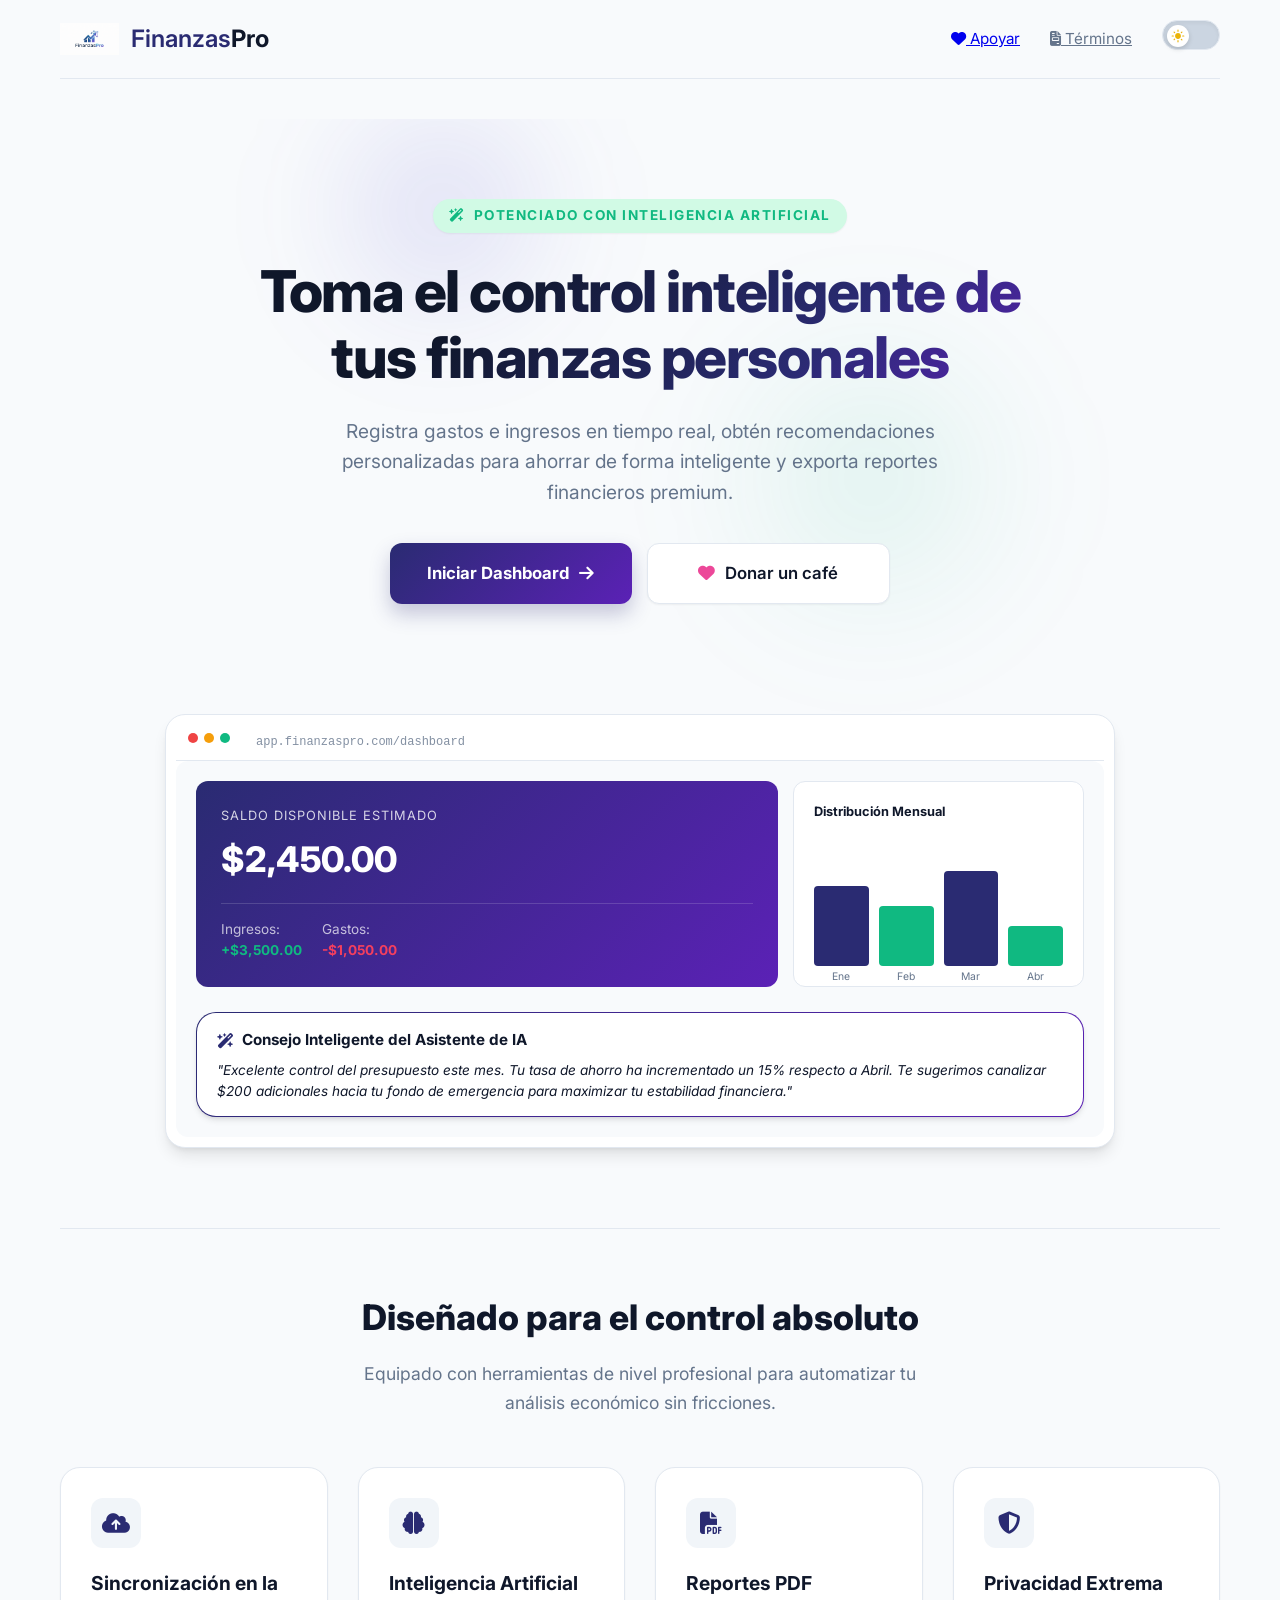
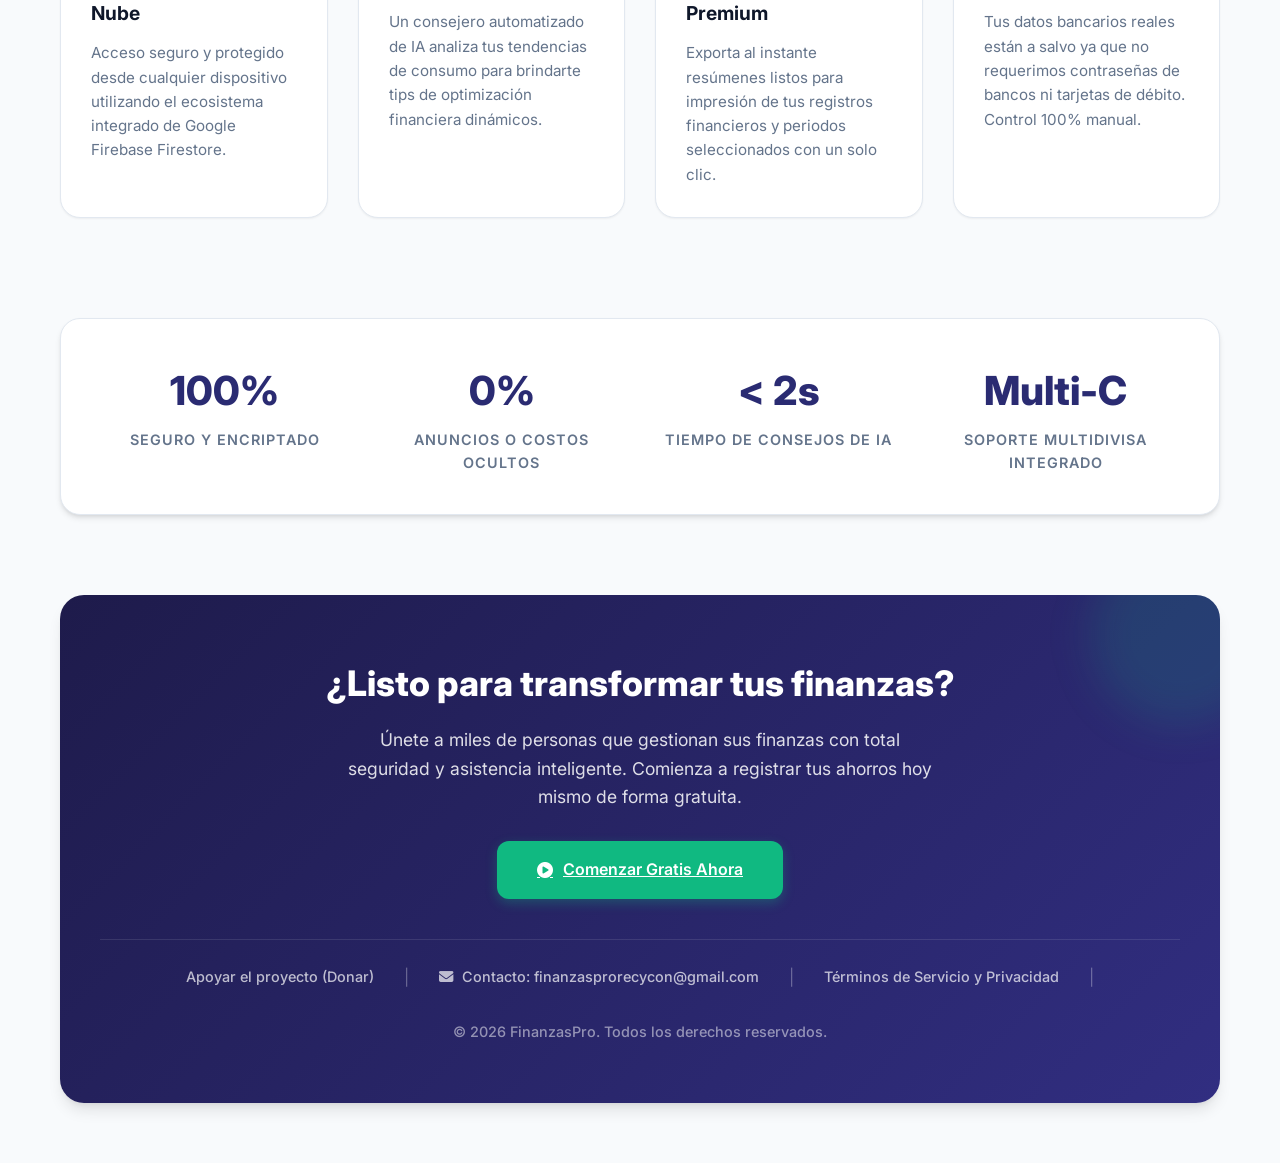
==== commit 8b397291: "feat(design): update web colors to Tecnologia de Vanguardia (deep indigo and deep violet)" ====
--- a/index.html
+++ b/index.html
@@ -18,8 +18,9 @@
     <meta property="og:description" content="Visualiza tus ingresos y gastos en tiempo real. Obtén recomendaciones instantáneas impulsadas por IA y descarga reportes PDF profesionales de forma 100% segura.">
     <meta property="og:image" content="https://tusitio.com/assets/og-image.jpg">
     
-    <!-- Favicon -->
-    <link rel="icon" type="image/svg+xml" href="data:image/svg+xml,<svg xmlns=%22http://www.w3.org/2000/svg%22 viewBox=%220 0 100 100%22><text y=%22.9em%22 font-size=%2290%22>⚡</text></svg>">
+    <!-- Favicon & Touch Icon -->
+    <link rel="icon" type="image/svg+xml" href="images/icon.svg">
+    <link rel="apple-touch-icon" href="images/icon.svg">
     
     <!-- Google Fonts: Inter -->
     <link rel="preconnect" href="https://fonts.googleapis.com">
@@ -116,14 +117,14 @@
             letter-spacing: -1.5px;
             max-width: 850px;
             margin-bottom: 25px;
-            background: linear-gradient(135deg, var(--text-main) 30%, var(--color-primary) 70%, #ec4899 100%);
+            background: linear-gradient(135deg, var(--text-main) 30%, var(--color-primary) 70%, #5b21b6 100%);
             -webkit-background-clip: text;
             background-clip: text;
             -webkit-text-fill-color: transparent;
         }
 
         [data-theme="dark"] .hero-section h1 {
-            background: linear-gradient(135deg, #f8fafc 40%, #818cf8 80%, #f472b6 100%);
+            background: linear-gradient(135deg, #f8fafc 40%, #818cf8 80%, #a78bfa 100%);
             -webkit-background-clip: text;
             background-clip: text;
             -webkit-text-fill-color: transparent;
@@ -162,7 +163,7 @@
         }
 
         .btn-hero-primary {
-            background: linear-gradient(135deg, var(--color-primary), #6366f1);
+            background: linear-gradient(135deg, var(--color-primary), #5b21b6);
             color: white;
             padding: 16px 32px;
             font-size: 1.05rem;
@@ -173,14 +174,14 @@
             align-items: center;
             justify-content: center;
             gap: 10px;
-            box-shadow: 0 10px 20px rgba(67, 56, 202, 0.25);
+            box-shadow: 0 10px 20px rgba(42, 43, 114, 0.25);
             transition: all 0.3s ease;
             flex: 1;
         }
 
         .btn-hero-primary:hover {
             transform: translateY(-3px);
-            box-shadow: 0 15px 25px rgba(67, 56, 202, 0.35);
+            box-shadow: 0 15px 25px rgba(42, 43, 114, 0.35);
             filter: brightness(1.1);
         }
 
@@ -269,7 +270,7 @@
         }
 
         .mockup-balance {
-            background: linear-gradient(135deg, var(--color-primary), #6366f1);
+            background: linear-gradient(135deg, var(--color-primary), #5b21b6);
             border-radius: var(--radius-md);
             padding: 25px;
             color: white;
--- a/css/style.css
+++ b/css/style.css
@@ -3,8 +3,10 @@
 ========================================= */
 :root {
     /* Brand Colors */
-    --color-primary: #4338ca; /* Indigo 700 */
-    --color-primary-hover: #3730a3;
+    --color-primary: #2a2b72; /* Indigo profundo (más azulado) */
+    --color-primary-hover: #1c1d54;
+    --color-accent: #06b6d4; /* Turquesa vibrante para pequeños acentos */
+    --color-accent-hover: #0891b2;
     --color-success: #10b981; /* Emerald 500 */
     --color-success-bg: #d1fae5;
     --color-danger: #ef4444; /* Red 500 */
@@ -137,7 +139,7 @@
    💰 BALANCE Y RESUMEN
 ========================================= */
 .balance-card {
-    background: linear-gradient(135deg, var(--color-primary), #6366f1);
+    background: linear-gradient(135deg, var(--color-primary), #5b21b6); /* Indigo a Violeta Profundo */
     color: white;
     text-align: center;
     padding: 40px 25px;
@@ -253,8 +255,8 @@
 
 input:focus, select:focus {
     outline: none;
-    border-color: var(--color-primary);
-    box-shadow: 0 0 0 3px rgba(67, 56, 202, 0.1);
+    border-color: var(--color-accent);
+    box-shadow: 0 0 0 3px rgba(6, 182, 212, 0.15);
 }
 
 /* =========================================
@@ -709,7 +711,7 @@
     background: var(--color-primary);
     border-color: var(--color-primary);
     transform: translateY(-1px);
-    box-shadow: 0 4px 12px rgba(67, 56, 202, 0.3);
+    box-shadow: 0 4px 12px rgba(42, 43, 114, 0.3);
 }
 
 .nav-link-btn.donate-link:hover {
@@ -774,7 +776,7 @@
 .ai-insights-card {
     border: 1px solid transparent;
     background-image: linear-gradient(var(--bg-card), var(--bg-card)), 
-                       linear-gradient(135deg, var(--color-primary), #ec4899);
+                       linear-gradient(135deg, var(--color-primary), #5b21b6);
     background-origin: border-box;
     background-clip: padding-box, border-box;
     position: relative;
